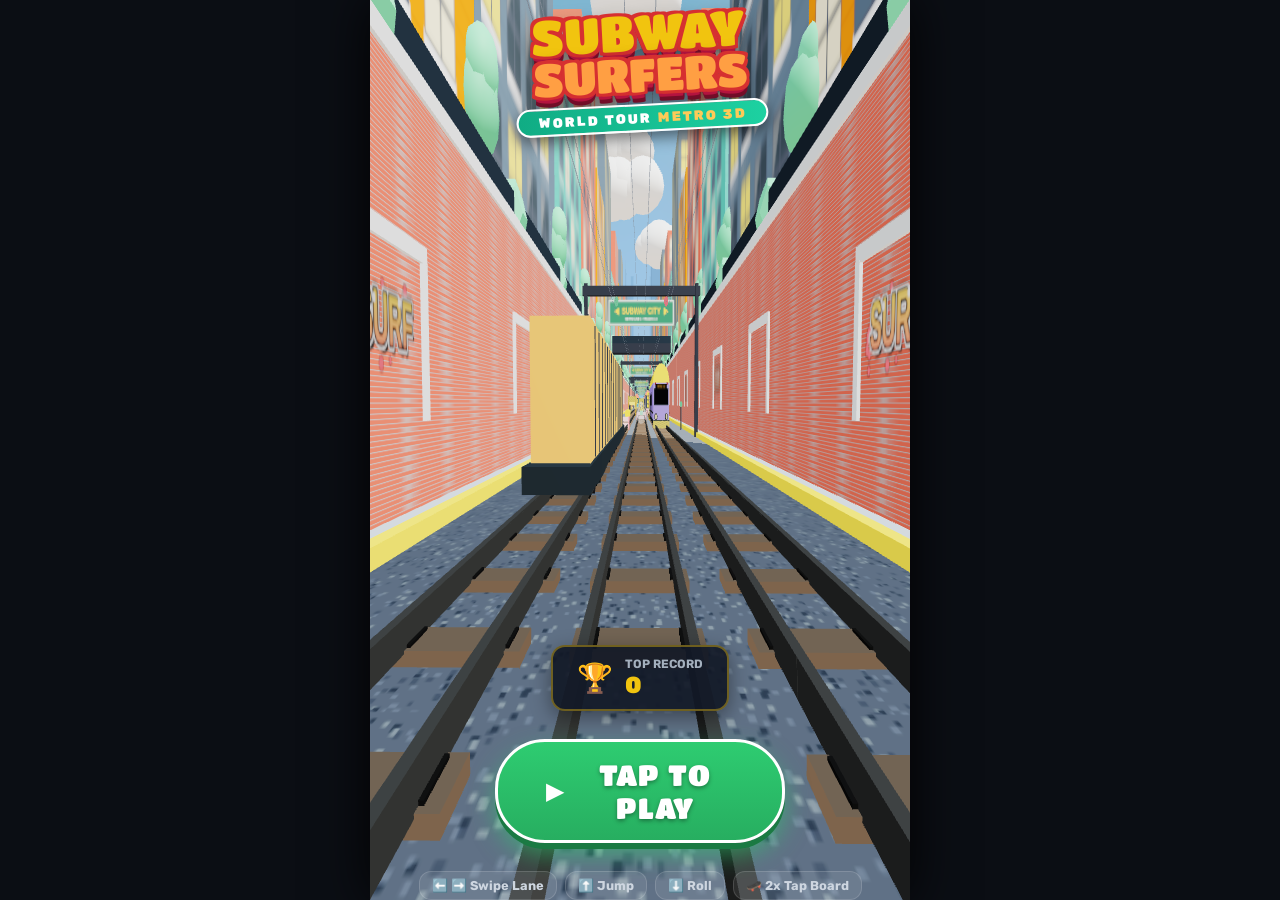
==== web/index.html @ 168af614 "feat: add Subway Surfers web game and Android wrapper app" ====
<!DOCTYPE html>
<html lang="en">
<head>
  <meta charset="UTF-8">
  <meta name="viewport" content="width=device-width, initial-scale=1.0, maximum-scale=1.0, user-scalable=no, viewport-fit=cover">
  <title>Subway Runner 3D</title>
  <link rel="stylesheet" href="style.css">
  <script src="three.min.js"></script>
</head>
<body>
  <div id="game-wrapper">
    <!-- 3D WebGL Canvas -->
    <div id="canvas-container"></div>

    <!-- IN-GAME HUD (Exact Subway Surfers Style) -->
    <div id="hud" class="screen-layer">
      <!-- Top Left: Authentic Glossy Blue Pause Button -->
      <div class="hud-top-left">
        <button id="btn-pause" class="ss-pause-btn" aria-label="Pause">
          <span class="pause-bar"></span>
          <span class="pause-bar"></span>
        </button>

        <!-- Active Power-Up Badges on Left Side -->
        <div id="hud-powerups-list" class="ss-powerups-list">
          <!-- Dynamically populated power-up items -->
        </div>
      </div>

      <!-- Top Right: Exact Multiplier, Score & Coin Counters -->
      <div class="hud-top-right">
        <!-- Score Row: Multiplier + Score Pill -->
        <div class="ss-score-row">
          <div class="ss-multiplier" id="hud-multiplier">
            <span class="mult-prefix">x</span><span class="mult-val" id="mult-number">1</span>
            <span class="mult-star">★</span>
          </div>
          <div class="ss-stat-pill ss-score-pill">
            <span id="hud-score-count">000000</span>
          </div>
        </div>

        <!-- Coin Counter Pill (Stacked underneath Score) -->
        <div class="ss-coins-row">
          <div class="ss-stat-pill ss-coin-pill">
            <span id="hud-coin-count">0</span>
            <div class="ss-coin-icon">
              <span class="coin-star">★</span>
            </div>
          </div>
        </div>

        <!-- Top Run Chase Widget (Subway Surfers Friend Chase) -->
        <div class="ss-chase-widget" id="chase-card">
          <div class="chase-avatar">🏃</div>
          <div class="chase-info">
            <span class="chase-label">TOP RUN</span>
            <span class="chase-score" id="chase-score-val">10000</span>
          </div>
        </div>
      </div>

      <!-- Double Tap for Hoverboard Indicator -->
      <div id="hoverboard-prompt" class="ss-prompt-badge">
        <span class="board-icon">🛹</span> DOUBLE TAP FOR HOVERBOARD
      </div>

      <!-- Arcade Announcements & Near-Miss Floating Popups -->
      <div id="hud-announcements" class="ss-announcements-container"></div>
    </div>

    <!-- MAIN TITLE MENU (Subway Surfers Full Visual Presentation) -->
    <div id="screen-main-menu" class="screen-layer ss-title-screen active">
      <div class="ss-title-top">
        <div class="ss-logo-container">
          <div class="ss-logo-main">SUBWAY</div>
          <div class="ss-logo-sub">SURFERS</div>
          <div class="ss-tour-banner">
            <span class="tour-text">WORLD TOUR</span>
            <span class="tour-city">METRO 3D</span>
          </div>
        </div>
      </div>

      <div class="ss-title-bottom">
        <div class="ss-menu-card">
          <div class="ss-trophy">🏆</div>
          <div class="ss-card-details">
            <span class="ss-card-title">TOP RECORD</span>
            <span class="ss-card-val" id="menu-high-score">0</span>
          </div>
        </div>

        <div class="ss-play-container">
          <button id="btn-play" class="ss-btn-play">
            <span class="play-arrow">▶</span>
            <span class="play-label">TAP TO PLAY</span>
          </button>
        </div>

        <div class="ss-quick-controls">
          <span>⬅️ ➡️ Swipe Lane</span>
          <span>⬆️ Jump</span>
          <span>⬇️ Roll</span>
          <span>🛹 2x Tap Board</span>
        </div>
      </div>
    </div>

    <!-- PAUSE MENU -->
    <div id="screen-pause" class="screen-layer overlay">
      <div class="ss-modal">
        <h2 class="ss-modal-title">PAUSED</h2>
        <div class="ss-modal-stats">
          <div class="ss-stat-line">
            <span>Score:</span>
            <strong id="pause-score">0</strong>
          </div>
          <div class="ss-stat-line">
            <span>Coins:</span>
            <strong id="pause-coins">0</strong>
          </div>
        </div>
        <div class="ss-modal-buttons">
          <button id="btn-resume" class="ss-btn-green">RESUME</button>
          <button id="btn-pause-restart" class="ss-btn-orange">RESTART</button>
          <button id="btn-sound" class="ss-btn-blue">SOUND: ON</button>
        </div>
      </div>
    </div>

    <!-- GAME OVER SCREEN -->
    <div id="screen-game-over" class="screen-layer overlay">
      <div class="ss-modal game-over-modal">
        <h2 class="ss-modal-title ss-title-red">CRASHED!</h2>
        
        <div id="new-record-badge" class="ss-badge-record hidden">★ NEW HIGH SCORE! ★</div>

        <div class="ss-results-grid">
          <div class="ss-res-box">
            <span class="res-tag">SCORE</span>
            <span class="res-num" id="go-score">0</span>
          </div>
          <div class="ss-res-box">
            <span class="res-tag">COINS</span>
            <span class="res-num gold-text" id="go-coins">0</span>
          </div>
          <div class="ss-res-box">
            <span class="res-tag">DISTANCE</span>
            <span class="res-num" id="go-dist">0m</span>
          </div>
          <div class="ss-res-box">
            <span class="res-tag">RECORD</span>
            <span class="res-num" id="go-best">0</span>
          </div>
        </div>

        <div class="ss-modal-buttons">
          <button id="btn-restart" class="ss-btn-green ss-btn-large">
            <span>PLAY AGAIN</span>
          </button>
        </div>
      </div>
    </div>
  </div>

  <script src="game.js"></script>
</body>
</html>
---- web/style.css ----
@import url('https://fonts.googleapis.com/css2?family=Titan+One&family=Rubik:ital,wght@0,700;0,900;1,900&display=swap');

:root {
  --ss-yellow: #f1c40f;
  --ss-orange: #f39c12;
  --ss-red: #e74c3c;
  --ss-green: #2ecc71;
  --ss-lime: #7bed9f;
  --ss-blue: #00a8ff;
  --ss-dark: #121826;
  --ss-pill-bg: rgba(18, 24, 38, 0.92);
  --ss-border: rgba(255, 255, 255, 0.22);
}

* {
  box-sizing: border-box;
  margin: 0;
  padding: 0;
  user-select: none;
  -webkit-user-select: none;
  -webkit-touch-callout: none;
}

html, body {
  width: 100%;
  height: 100%;
  overflow: hidden;
  background-color: #0b0e14;
  font-family: 'Rubik', sans-serif;
  color: #fff;
}

#game-wrapper {
  position: relative;
  width: 100%;
  height: 100%;
  max-width: 540px;
  margin: 0 auto;
  overflow: hidden;
  box-shadow: 0 0 50px rgba(0, 0, 0, 0.9);
  background: #000;
}

#canvas-container {
  width: 100%;
  height: 100%;
  position: absolute;
  top: 0;
  left: 0;
}

#canvas-container canvas {
  width: 100% !important;
  height: 100% !important;
  display: block;
}

.screen-layer {
  position: absolute;
  inset: 0;
  pointer-events: none;
}

.screen-layer.overlay {
  background: radial-gradient(circle at center, rgba(16, 20, 31, 0.78) 0%, rgba(8, 10, 16, 0.96) 100%);
  display: none;
  align-items: center;
  justify-content: center;
  pointer-events: auto;
  z-index: 50;
  backdrop-filter: blur(8px);
  -webkit-backdrop-filter: blur(8px);
}

.screen-layer.overlay.active {
  display: flex;
}

/* =========================================
   SUBWAY SURFERS IN-GAME HUD
   ========================================= */
#hud {
  z-index: 20;
  display: none;
  justify-content: space-between;
  padding: env(safe-area-inset-top, 14px) 14px 0 14px;
}

#hud.active {
  display: flex;
}

/* --- Top-Left: Authentic Glossy Blue Pause Button --- */
.hud-top-left {
  display: flex;
  flex-direction: column;
  gap: 12px;
  pointer-events: auto;
}

.ss-pause-btn {
  width: 48px;
  height: 48px;
  background: linear-gradient(180deg, #38b6ff 0%, #0084d6 100%);
  border: 2.5px solid #ffffff;
  border-radius: 12px;
  box-shadow: 0 4px 10px rgba(0, 0, 0, 0.45), inset 0 2px 3px rgba(255, 255, 255, 0.6);
  display: flex;
  align-items: center;
  justify-content: center;
  gap: 5px;
  cursor: pointer;
  transition: transform 0.08s ease;
}

.ss-pause-btn:active {
  transform: scale(0.92);
}

.pause-bar {
  width: 6px;
  height: 20px;
  background-color: #ffffff;
  border-radius: 3px;
  box-shadow: 0 1px 2px rgba(0, 0, 0, 0.3);
}

/* --- Active Power-Up Badges (Stacked on Left) --- */
.ss-powerups-list {
  display: flex;
  flex-direction: column;
  gap: 8px;
}

.ss-powerup-badge {
  display: flex;
  align-items: center;
  gap: 8px;
  background: var(--ss-pill-bg);
  border: 2px solid #fff;
  border-radius: 20px;
  padding: 4px 10px;
  font-size: 0.8rem;
  font-weight: 900;
  box-shadow: 0 4px 12px rgba(0,0,0,0.5);
  animation: popIn 0.25s ease-out;
}

.ss-powerup-badge.magnet { border-color: #ff4757; color: #ff6b81; }
.ss-powerup-badge.sneakers { border-color: #2ecc71; color: #7bed9f; }
.ss-powerup-badge.multiplier { border-color: #f1c40f; color: #feca57; }
.ss-powerup-badge.hoverboard { border-color: #00d2d3; color: #48dbfb; }

.ss-powerup-bar {
  width: 32px;
  height: 6px;
  background: rgba(255, 255, 255, 0.25);
  border-radius: 3px;
  overflow: hidden;
}

.ss-powerup-bar-fill {
  height: 100%;
  background: currentColor;
  width: 100%;
}

/* --- Top-Right: Authentic Multiplier, Score & Coins --- */
.hud-top-right {
  display: flex;
  flex-direction: column;
  align-items: flex-end;
  gap: 6px;
  pointer-events: auto;
}

.ss-score-row {
  display: flex;
  align-items: center;
  gap: 6px;
}

/* Multiplier (e.g. x1, x2, x9) */
.ss-multiplier {
  font-family: 'Titan One', cursive;
  font-size: 1.4rem;
  color: #7bed9f;
  text-shadow:
    -1.5px -1.5px 0 #1b4d2e,
     1.5px -1.5px 0 #1b4d2e,
    -1.5px  1.5px 0 #1b4d2e,
     1.5px  1.5px 0 #1b4d2e,
     0 3px 5px rgba(0, 0, 0, 0.7);
  transform: skewX(-8deg);
  display: flex;
  align-items: center;
  gap: 2px;
}

.mult-star {
  color: #f1c40f;
  font-size: 1.25rem;
  margin-left: 1px;
}

/* Dark Stat Pill Box */
.ss-stat-pill {
  background: var(--ss-pill-bg);
  border: 2px solid var(--ss-border);
  border-radius: 10px;
  box-shadow: 0 4px 10px rgba(0, 0, 0, 0.5), inset 0 1px 0 rgba(255, 255, 255, 0.15);
  display: flex;
  align-items: center;
}

.ss-score-pill {
  padding: 4px 14px;
  min-width: 110px;
  justify-content: flex-end;
}

.ss-score-pill span {
  font-family: 'Rubik', sans-serif;
  font-weight: 900;
  font-size: 1.35rem;
  letter-spacing: 1.5px;
  color: #ffffff;
  text-shadow: 0 2px 4px rgba(0, 0, 0, 0.6);
}

/* Coins Row */
.ss-coins-row {
  display: flex;
  justify-content: flex-end;
}

.ss-coin-pill {
  padding: 3px 6px 3px 12px;
  gap: 8px;
}

.ss-coin-pill span {
  font-family: 'Rubik', sans-serif;
  font-weight: 900;
  font-size: 1.2rem;
  color: #ffffff;
}

/* Golden Embossed Coin Icon */
.ss-coin-icon {
  width: 24px;
  height: 24px;
  background: radial-gradient(circle at 35% 35%, #fff176 0%, #f39c12 85%, #d35400 100%);
  border: 2px solid #f1c40f;
  border-radius: 50%;
  box-shadow: 0 0 8px rgba(241, 196, 15, 0.7), inset 0 1px 2px rgba(255, 255, 255, 0.8);
  display: flex;
  align-items: center;
  justify-content: center;
}

.coin-star {
  color: #c0392b;
  font-size: 0.75rem;
  font-weight: 900;
  text-shadow: 0 1px 1px rgba(255, 255, 255, 0.4);
}

/* Top Run Chase Widget (Like Screenshot 4) */
.ss-chase-widget {
  background: rgba(14, 18, 28, 0.88);
  border: 2px solid rgba(255, 255, 255, 0.18);
  border-radius: 10px;
  padding: 4px 10px;
  display: flex;
  align-items: center;
  gap: 8px;
  margin-top: 4px;
  box-shadow: 0 4px 10px rgba(0, 0, 0, 0.4);
}

.chase-avatar {
  width: 26px;
  height: 26px;
  background: #f39c12;
  border-radius: 6px;
  display: flex;
  align-items: center;
  justify-content: center;
  font-size: 1rem;
}

.chase-info {
  display: flex;
  flex-direction: column;
}

.chase-label {
  font-size: 0.65rem;
  font-weight: 900;
  color: #f1c40f;
  letter-spacing: 0.5px;
}

.chase-score {
  font-size: 0.95rem;
  font-weight: 900;
  color: #fff;
}

/* Prompt Badge (Bottom Center) */
.ss-prompt-badge {
  position: absolute;
  bottom: 24px;
  left: 50%;
  transform: translateX(-50%);
  background: rgba(0, 168, 255, 0.35);
  border: 1.5px solid #00a8ff;
  padding: 6px 18px;
  border-radius: 20px;
  font-size: 0.8rem;
  font-weight: 900;
  letter-spacing: 1px;
  color: #ffffff;
  text-shadow: 0 0 10px #00a8ff;
  animation: pulse 1.5s infinite;
  white-space: nowrap;
}

@keyframes pulse {
  0%, 100% { opacity: 0.4; transform: translateX(-50%) scale(0.98); }
  50% { opacity: 0.95; transform: translateX(-50%) scale(1.02); }
}

/* =========================================
   ARCADE FLOATING ANNOUNCEMENTS & NEAR-MISS
   ========================================= */
.ss-announcements-container {
  position: absolute;
  top: 24%;
  left: 50%;
  transform: translateX(-50%);
  display: flex;
  flex-direction: column;
  align-items: center;
  pointer-events: none;
  z-index: 60;
  gap: 8px;
}

.ss-pop-banner {
  background: linear-gradient(135deg, #f39c12, #e67e22);
  border: 2px solid #ffffff;
  border-radius: 24px;
  padding: 6px 18px;
  color: #ffffff;
  font-family: 'Montserrat', system-ui, sans-serif;
  font-size: 0.95rem;
  font-weight: 900;
  letter-spacing: 1px;
  text-shadow: 0 2px 4px rgba(0, 0, 0, 0.6);
  box-shadow: 0 4px 15px rgba(243, 156, 18, 0.6), inset 0 2px 0 rgba(255, 255, 255, 0.4);
  animation: popFloatUp 1.1s cubic-bezier(0.18, 0.89, 0.32, 1.28) forwards;
  white-space: nowrap;
}

.ss-pop-banner.near-miss {
  background: linear-gradient(135deg, #00d2d3, #0984e3);
  box-shadow: 0 4px 15px rgba(0, 210, 211, 0.6), inset 0 2px 0 rgba(255, 255, 255, 0.4);
}

.ss-pop-banner.ramp-surf {
  background: linear-gradient(135deg, #ff6b81, #eb4d4b);
  box-shadow: 0 4px 15px rgba(255, 107, 129, 0.6), inset 0 2px 0 rgba(255, 255, 255, 0.4);
}

@keyframes popFloatUp {
  0% { transform: scale(0.4) translateY(20px); opacity: 0; }
  25% { transform: scale(1.1) translateY(0); opacity: 1; }
  75% { transform: scale(1.0) translateY(-15px); opacity: 1; }
  100% { transform: scale(0.9) translateY(-40px); opacity: 0; }
}

/* =========================================
   AUTHENTIC MAIN MENU (SUBWAY SURFERS STYLE)
   ========================================= */
.ss-title-screen {
  background: transparent !important;
  backdrop-filter: none !important;
  -webkit-backdrop-filter: none !important;
  display: none;
  flex-direction: column;
  justify-content: space-between;
  align-items: center;
  padding: env(safe-area-inset-top, 20px) 16px env(safe-area-inset-bottom, 24px) 16px;
  pointer-events: none;
  z-index: 50;
}

.ss-title-screen.active {
  display: flex;
}

.ss-title-top {
  pointer-events: auto;
  display: flex;
  flex-direction: column;
  align-items: center;
  width: 100%;
}

.ss-title-bottom {
  pointer-events: auto;
  display: flex;
  flex-direction: column;
  align-items: center;
  width: 100%;
}

.menu-content {
  display: flex;
  flex-direction: column;
  align-items: center;
  text-align: center;
  padding: 16px;
  width: 100%;
  max-width: 440px;
}

/* Subway Surfers Graffiti 3D Logo */
.ss-logo-container {
  display: flex;
  flex-direction: column;
  align-items: center;
  margin-top: 10px;
  margin-bottom: 12px;
  transform: rotate(-3deg);
}

.ss-logo-main {
  font-family: 'Titan One', cursive;
  font-size: 3.1rem;
  line-height: 0.88;
  color: #f1c40f;
  text-shadow:
    -3px -3px 0 #d63031,
     3px -3px 0 #d63031,
    -3px  3px 0 #d63031,
     3px  3px 0 #d63031,
     0 6px 0 #b71540,
     0 10px 0 #780e2a,
     0 14px 25px rgba(0, 0, 0, 0.9);
}

.ss-logo-sub {
  font-family: 'Titan One', cursive;
  font-size: 2.9rem;
  line-height: 0.88;
  color: #ff9f43;
  text-shadow:
    -3px -3px 0 #d63031,
     3px -3px 0 #d63031,
    -3px  3px 0 #d63031,
     3px  3px 0 #d63031,
     0 6px 0 #b71540,
     0 10px 0 #780e2a,
     0 14px 25px rgba(0, 0, 0, 0.9);
}

.ss-tour-banner {
  background: linear-gradient(90deg, #10ac84 0%, #1dd1a1 100%);
  border: 2px solid #ffffff;
  border-radius: 25px;
  padding: 4px 20px;
  margin-top: 10px;
  box-shadow: 0 6px 15px rgba(0, 0, 0, 0.5);
  display: flex;
  gap: 6px;
  font-weight: 900;
  font-size: 0.85rem;
  letter-spacing: 2px;
}

.tour-text { color: #fff; }
.tour-city { color: #feca57; }

/* Menu High Score Card */
.ss-menu-card {
  display: flex;
  align-items: center;
  gap: 12px;
  background: var(--ss-pill-bg);
  border: 2px solid rgba(241, 196, 15, 0.4);
  border-radius: 14px;
  padding: 10px 24px;
  margin-bottom: 28px;
  box-shadow: 0 6px 20px rgba(0, 0, 0, 0.4);
}

.ss-trophy {
  font-size: 1.8rem;
}

.ss-card-details {
  display: flex;
  flex-direction: column;
  align-items: flex-start;
}

.ss-card-title {
  font-size: 0.75rem;
  font-weight: 700;
  color: #a4b0be;
}

.ss-card-val {
  font-size: 1.45rem;
  font-weight: 900;
  color: #f1c40f;
}

/* Big Green Play Button (Subway Surfers Style) */
.ss-play-container {
  width: 100%;
  display: flex;
  justify-content: center;
}

.ss-btn-play {
  background: linear-gradient(180deg, #2ecc71 0%, #27ae60 100%);
  border: 3px solid #ffffff;
  border-radius: 50px;
  padding: 16px 48px;
  cursor: pointer;
  box-shadow:
    0 6px 0 #1b7a43,
    0 12px 25px rgba(46, 204, 113, 0.55);
  display: flex;
  align-items: center;
  justify-content: center;
  gap: 12px;
  transition: transform 0.08s ease, box-shadow 0.08s ease;
  width: 100%;
  max-width: 290px;
  animation: playPulse 2s infinite ease-in-out;
}

@keyframes playPulse {
  0%, 100% {
    transform: scale(1);
    box-shadow: 0 6px 0 #1b7a43, 0 12px 25px rgba(46, 204, 113, 0.55);
  }
  50% {
    transform: scale(1.03);
    box-shadow: 0 7px 0 #1b7a43, 0 16px 30px rgba(46, 204, 113, 0.7);
  }
}

.ss-btn-play:active {
  transform: translateY(4px) scale(0.98);
  box-shadow:
    0 2px 0 #1b7a43,
    0 4px 10px rgba(46, 204, 113, 0.4);
}

.play-arrow {
  color: #ffffff;
  font-size: 1.5rem;
}

.play-label {
  font-family: 'Titan One', cursive;
  font-size: 1.8rem;
  color: #ffffff;
  letter-spacing: 1px;
  text-shadow: 0 2px 4px rgba(0, 0, 0, 0.35);
}

.ss-quick-controls {
  display: flex;
  flex-wrap: wrap;
  gap: 8px;
  justify-content: center;
  margin-top: 28px;
}

.ss-quick-controls span {
  background: rgba(255, 255, 255, 0.08);
  border: 1px solid rgba(255, 255, 255, 0.14);
  padding: 6px 12px;
  border-radius: 12px;
  font-size: 0.8rem;
  font-weight: 700;
  color: #ced6e0;
}

/* =========================================
   MODAL WINDOWS (PAUSE & GAME OVER)
   ========================================= */
.ss-modal {
  background: var(--ss-pill-bg);
  border: 3px solid rgba(255, 255, 255, 0.25);
  border-radius: 24px;
  padding: 28px 24px;
  width: 90%;
  max-width: 400px;
  text-align: center;
  box-shadow: 0 16px 40px rgba(0, 0, 0, 0.85);
}

.ss-modal-title {
  font-family: 'Titan One', cursive;
  font-size: 2.4rem;
  color: #00a8ff;
  text-shadow: 0 0 15px rgba(0, 168, 255, 0.6);
  margin-bottom: 18px;
}

.ss-title-red {
  color: #ff4757;
  text-shadow: 0 4px 0 #b71540, 0 0 25px rgba(255, 71, 87, 0.7);
}

.ss-modal-stats {
  background: rgba(0, 0, 0, 0.4);
  border-radius: 14px;
  padding: 16px;
  margin-bottom: 22px;
  display: flex;
  flex-direction: column;
  gap: 10px;
}

.ss-stat-line {
  display: flex;
  justify-content: space-between;
  font-size: 1.15rem;
}

.ss-stat-line strong {
  color: #f1c40f;
}

.ss-modal-buttons {
  display: flex;
  flex-direction: column;
  gap: 10px;
}

.ss-btn-green {
  background: linear-gradient(180deg, #2ecc71 0%, #27ae60 100%);
  border: 2px solid #fff;
  border-radius: 30px;
  padding: 12px 24px;
  color: #fff;
  font-family: 'Titan One', cursive;
  font-size: 1.4rem;
  cursor: pointer;
  box-shadow: 0 5px 0 #1b7a43;
}

.ss-btn-green:active {
  transform: translateY(3px);
  box-shadow: 0 2px 0 #1b7a43;
}

.ss-btn-orange {
  background: linear-gradient(180deg, #ff9f43 0%, #ee5253 100%);
  border: 2px solid #fff;
  border-radius: 30px;
  padding: 12px 24px;
  color: #fff;
  font-family: 'Titan One', cursive;
  font-size: 1.4rem;
  cursor: pointer;
  box-shadow: 0 5px 0 #a92020;
}

.ss-btn-orange:active {
  transform: translateY(3px);
  box-shadow: 0 2px 0 #a92020;
}

.ss-btn-blue {
  background: linear-gradient(180deg, #54a0ff 0%, #2e86de 100%);
  border: 2px solid #fff;
  border-radius: 30px;
  padding: 10px 24px;
  color: #fff;
  font-weight: 900;
  font-size: 1rem;
  cursor: pointer;
  box-shadow: 0 5px 0 #1b63b2;
}

.ss-btn-blue:active {
  transform: translateY(3px);
  box-shadow: 0 2px 0 #1b63b2;
}

/* Results Grid */
.ss-results-grid {
  display: grid;
  grid-template-columns: 1fr 1fr;
  gap: 10px;
  margin-bottom: 22px;
}

.ss-res-box {
  background: rgba(0, 0, 0, 0.45);
  border: 1px solid rgba(255, 255, 255, 0.12);
  border-radius: 12px;
  padding: 12px 8px;
  display: flex;
  flex-direction: column;
}

.res-tag {
  font-size: 0.72rem;
  font-weight: 800;
  color: #a4b0be;
  letter-spacing: 1px;
}

.res-num {
  font-size: 1.45rem;
  font-weight: 900;
  margin-top: 4px;
}

.gold-text {
  color: #f1c40f;
}

.ss-badge-record {
  background: linear-gradient(90deg, #ff9f43, #feca57);
  color: #111;
  font-weight: 900;
  font-size: 0.85rem;
  padding: 6px 16px;
  border-radius: 20px;
  margin-bottom: 14px;
  display: inline-block;
  animation: pulse 1s infinite;
}

.ss-badge-record.hidden {
  display: none;
}

@keyframes popIn {
  from { transform: scale(0.6); opacity: 0; }
  to { transform: scale(1); opacity: 1; }
}
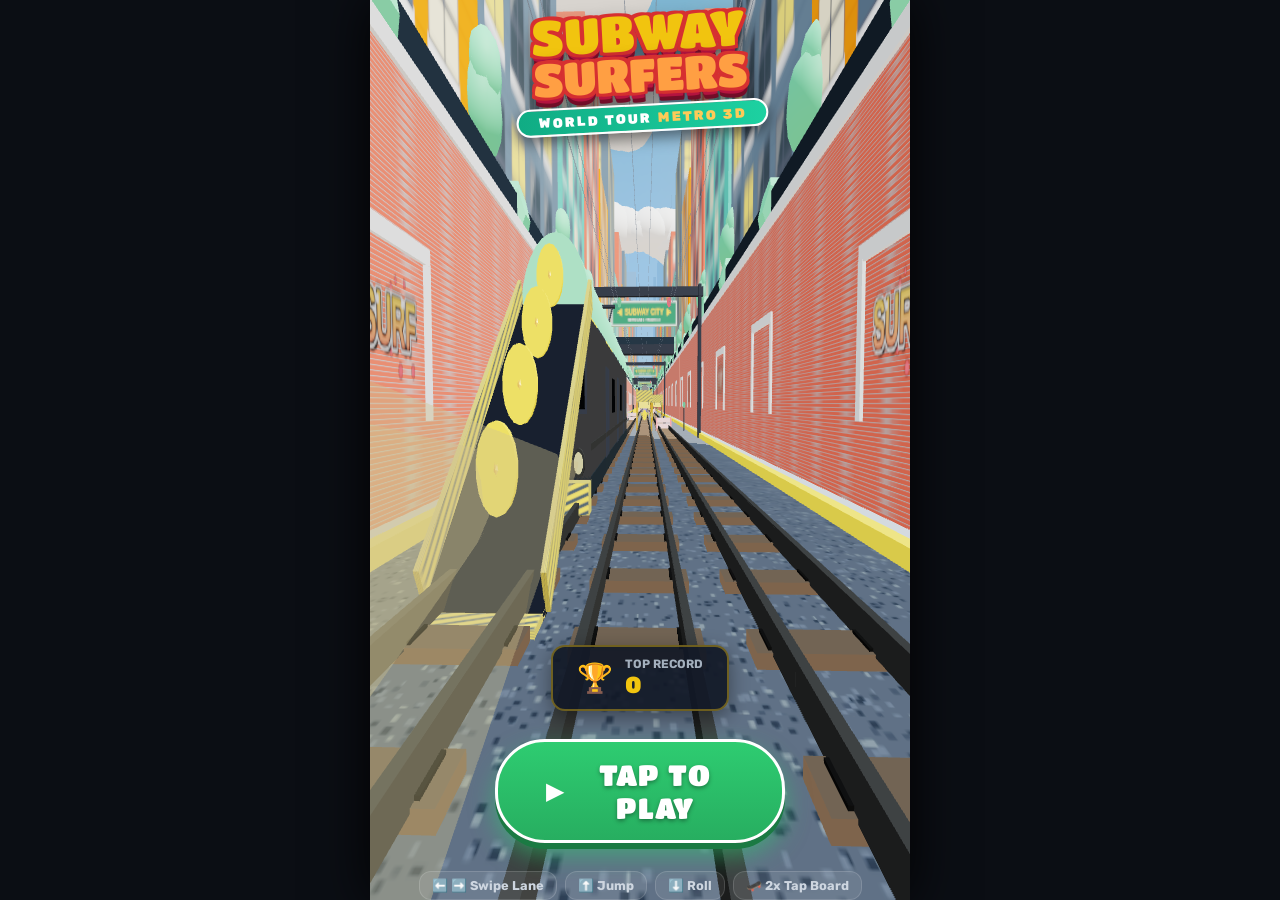
==== commit 087576c0: "docs: fix Mermaid flowchart preview, update REA repository attribution to morluto/rea, and add autho" ====
--- a/web/index.html
+++ b/web/index.html
@@ -3,6 +3,8 @@
 <head>
   <meta charset="UTF-8">
   <meta name="viewport" content="width=device-width, initial-scale=1.0, maximum-scale=1.0, user-scalable=no, viewport-fit=cover">
+  <meta name="author" content="Ahmed Raza Khan">
+  <meta name="description" content="Subway Runner 3D — Production-grade WebGL endless runner reverse-engineered with REA by Ahmed Raza Khan (AI Software Engineer).">
   <title>Subway Runner 3D</title>
   <link rel="stylesheet" href="style.css">
   <script src="three.min.js"></script>
